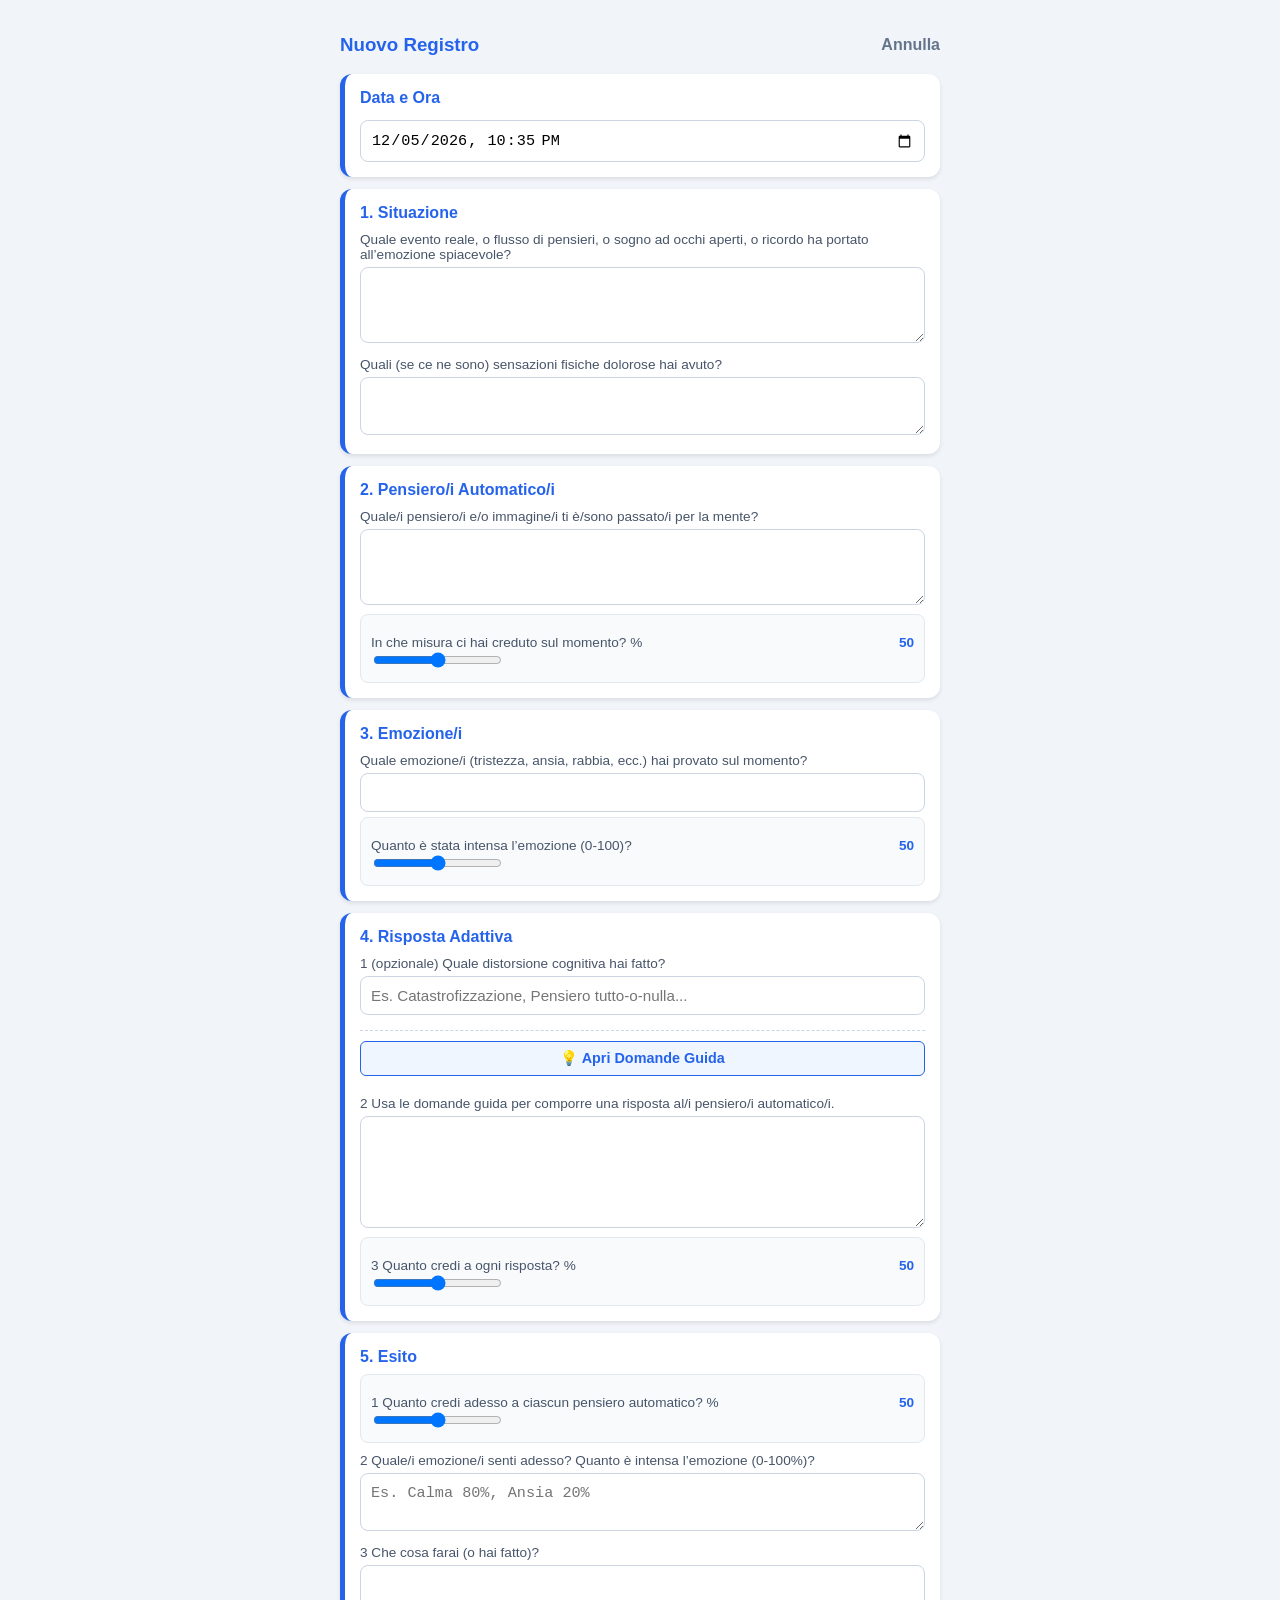
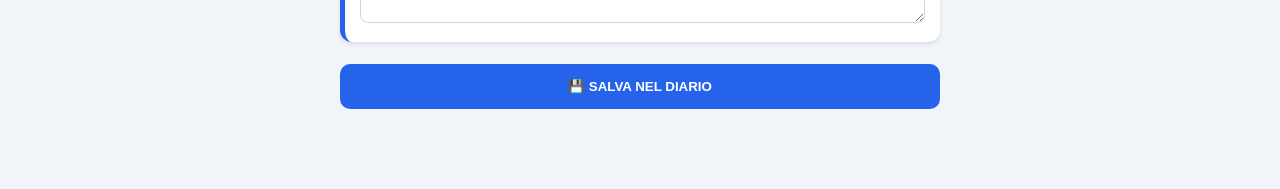
==== editor.html @ 9fab9bfc "init" ====
<!DOCTYPE html>
<html lang="it">
<head>
    <meta charset="UTF-8">
    <meta name="viewport" content="width=device-width, initial-scale=1.0, maximum-scale=1.0, user-scalable=no">
    <title>Editor RP</title>
    <link rel="stylesheet" href="style.css">
</head>
<body>

<div class="container">
    <div class="header" style="display:flex; justify-content:space-between; align-items:center;">
        <h3 id="page-title" style="color:var(--p);">Nuovo Registro</h3>
        <a href="index.html" style="text-decoration:none; color:#64748b; font-weight:bold;">Annulla</a>
    </div>

    <div class="card">
        <span class="title">Data e Ora</span>
        <input type="datetime-local" id="f-date">
    </div>

    <div class="card">
        <span class="title">1. Situazione</span>
        
        <label>Quale evento reale, o flusso di pensieri, o sogno ad occhi aperti, o ricordo ha portato all’emozione spiacevole?</label>
        <textarea id="f-sit_1" rows="3"></textarea>
        
        <label>Quali (se ce ne sono) sensazioni fisiche dolorose hai avuto?</label>
        <textarea id="f-sit_2" rows="2"></textarea>
    </div>

    <div class="card">
        <span class="title">2. Pensiero/i Automatico/i</span>
        
        <label>Quale/i pensiero/i e/o immagine/i ti è/sono passato/i per la mente?</label>
        <textarea id="f-p_1" rows="3"></textarea>
        
        <div class="range-box">
            <label>In che misura ci hai creduto sul momento? <span id="v-p_2">50</span>%</label>
            <input type="range" id="f-p_2" min="0" max="100" value="50" oninput="document.getElementById('v-p_2').innerText=this.value">
        </div>
    </div>

    <div class="card">
        <span class="title">3. Emozione/i</span>
        
        <label>Quale emozione/i (tristezza, ansia, rabbia, ecc.) hai provato sul momento?</label>
        <input type="text" id="f-e_1">
        
        <div class="range-box">
            <label>Quanto è stata intensa l’emozione (0-100)? <span id="v-e_2">50</span></label>
            <input type="range" id="f-e_2" min="0" max="100" value="50" oninput="document.getElementById('v-e_2').innerText=this.value">
        </div>
    </div>

    <div class="card">
        <span class="title">4. Risposta Adattiva</span>
        
        <label>1 (opzionale) Quale distorsione cognitiva hai fatto?</label>
        <input type="text" id="f-dist_cog" placeholder="Es. Catastrofizzazione, Pensiero tutto-o-nulla...">

        <div style="margin-top:15px; border-top:1px dashed #cbd5e1; padding-top:10px;">
            <button onclick="openModal()" style="background:#eff6ff; border:1px solid var(--p); color:var(--p); padding:8px 12px; border-radius:6px; font-weight:bold; font-size:0.9rem; width:100%; margin-bottom:10px;">💡 Apri Domande Guida</button>
            
            <label>2 Usa le domande guida per comporre una risposta al/i pensiero/i automatico/i.</label>
            <textarea id="f-r_1" rows="5"></textarea>
        </div>

        <div class="range-box">
            <label>3 Quanto credi a ogni risposta? <span id="v-r_2">50</span>%</label>
            <input type="range" id="f-r_2" min="0" max="100" value="50" oninput="document.getElementById('v-r_2').innerText=this.value">
        </div>
    </div>

    <div class="card">
        <span class="title">5. Esito</span>
        
        <div class="range-box">
            <label>1 Quanto credi adesso a ciascun pensiero automatico? <span id="v-es_1">50</span>%</label>
            <input type="range" id="f-es_1" min="0" max="100" value="50" oninput="document.getElementById('v-es_1').innerText=this.value">
        </div>
        
        <label>2 Quale/i emozione/i senti adesso? Quanto è intensa l’emozione (0-100%)?</label>
        <textarea id="f-es_2" rows="2" placeholder="Es. Calma 80%, Ansia 20%"></textarea>
        
        <label>3 Che cosa farai (o hai fatto)?</label>
        <textarea id="f-es_3" rows="2"></textarea>
    </div>

    <button class="btn" onclick="handleSave()">💾 SALVA NEL DIARIO</button>
    <div id="del-area"></div>
</div>

<div id="guideModal" class="modal">
    <div class="modal-content">
        <span class="close" onclick="closeModal()" style="font-size:2rem;">&times;</span>
        <h4 style="color:var(--p); margin-top:0; border-bottom:2px solid #f1f5f9; padding-bottom:10px;">Domande per aiutare a comporre una risposta alternativa:</h4>
        <div class="guide-list" style="max-height: 400px; overflow-y: auto;">
            <ul>
                <li>Qual è la prova che il pensiero automatico è vero?</li>
                <li>Che non è vero?</li>
                <li>C’è una spiegazione alternativa?</li>
                <li>Qual è la cosa peggiore che potrebbe accadere? Potrei sopravvivere a questo?</li>
                <li>Qual è la cosa migliore che potrebbe accadere?</li>
                <li>Qual è l’esito più realistico?</li>
                <li>Qual è l’effetto del mio credere al pensiero automatico?</li>
                <li>Quale potrebbe essere l’effetto del cambiare il mio pensiero?</li>
                <li>Che cosa dovrei fare al riguardo?</li>
                <li>Se un amico/a fosse nella stessa situazione e avesse questo pensiero cosa gli/le direi?</li>
            </ul>
        </div>
        <button onclick="closeModal()" class="btn" style="margin-top:10px; padding:10px;">Chiudi</button>
    </div>
</div>

<script src="app.js"></script>
<script>
    const urlParams = new URLSearchParams(window.location.search);
    const entryId = urlParams.get('id');

    function openModal() { document.getElementById('guideModal').style.display = "block"; }
    function closeModal() { document.getElementById('guideModal').style.display = "none"; }

    // Chiudi modale se si clicca fuori
    window.onclick = function(event) {
        if (event.target == document.getElementById('guideModal')) {
            closeModal();
        }
    }

    // Caricamento dati
    window.addEventListener('load', () => {
        if(entryId) {
            getEntryById(entryId, (d) => {
                if(!d) return;
                document.getElementById('page-title').innerText = "Modifica Registro";
                // Popolamento campi
                document.getElementById('f-date').value = d.date;
                document.getElementById('f-sit_1').value = d.sit_1 || '';
                document.getElementById('f-sit_2').value = d.sit_2 || '';
                document.getElementById('f-p_1').value = d.p_1 || '';
                document.getElementById('f-p_2').value = d.p_2 || 50;
                document.getElementById('v-p_2').innerText = d.p_2 || 50;
                document.getElementById('f-e_1').value = d.e_1 || '';
                document.getElementById('f-e_2').value = d.e_2 || 50;
                document.getElementById('v-e_2').innerText = d.e_2 || 50;
                
                // Nuovi campi adattivi
                document.getElementById('f-dist_cog').value = d.dist_cog || ''; 
                document.getElementById('f-r_1').value = d.r_1 || '';
                document.getElementById('f-r_2').value = d.r_2 || 50;
                document.getElementById('v-r_2').innerText = d.r_2 || 50;
                
                // Esito
                document.getElementById('f-es_1').value = d.es_1 || 50;
                document.getElementById('v-es_1').innerText = d.es_1 || 50;
                document.getElementById('f-es_2').value = d.es_2 || '';
                document.getElementById('f-es_3').value = d.es_3 || '';
                
                // Tasto Elimina
                document.getElementById('del-area').innerHTML = `<button class="btn" style="background:#ef4444; margin-top:20px;" onclick="deleteEntry(${entryId})">Elimina Registro</button>`;
            });
        } else {
            // Data attuale di default
            const now = new Date();
            now.setMinutes(now.getMinutes() - now.getTimezoneOffset());
            document.getElementById('f-date').value = now.toISOString().slice(0,16);
        }
    });

    async function handleSave() {
        const entry = {
            id: entryId ? Number(entryId) : Date.now(),
            date: document.getElementById('f-date').value,
            sit_1: document.getElementById('f-sit_1').value,
            sit_2: document.getElementById('f-sit_2').value,
            p_1: document.getElementById('f-p_1').value,
            p_2: document.getElementById('f-p_2').value,
            e_1: document.getElementById('f-e_1').value,
            e_2: document.getElementById('f-e_2').value,
            // Aggiunto campo distorsione cognitiva
            dist_cog: document.getElementById('f-dist_cog').value,
            r_1: document.getElementById('f-r_1').value,
            r_2: document.getElementById('f-r_2').value,
            es_1: document.getElementById('f-es_1').value,
            es_2: document.getElementById('f-es_2').value,
            es_3: document.getElementById('f-es_3').value
        };

        // Validazione minima
        if(!entry.sit_1 && !entry.p_1) {
            alert("Inserisci almeno la situazione o il pensiero automatico.");
            return;
        }

        await saveEntry(entry);
    }
</script>
</body>
</html>
---- style.css ----
:root { --p: #2563eb; --bg: #f1f5f9; --card: #ffffff; --txt: #1e293b; }
body { font-family: sans-serif; background: var(--bg); color: var(--txt); margin: 0; padding: 15px; padding-bottom: 80px; }
.container { max-width: 600px; margin: auto; }
.card { background: var(--card); border-radius: 12px; padding: 15px; margin-bottom: 12px; box-shadow: 0 2px 4px rgba(0,0,0,0.1); border-left: 5px solid var(--p); }
.title { color: var(--p); font-weight: bold; margin-bottom: 8px; display: block; font-size: 1rem; }
label { font-size: 0.85rem; display: block; margin-top: 10px; color: #475569; }
textarea, input[type="text"], input[type="datetime-local"] { width: 100%; padding: 10px; border: 1px solid #cbd5e1; border-radius: 8px; box-sizing: border-box; margin-top: 5px; font-size: 0.95rem; }
.range-box { background: #f8fafc; padding: 10px; border-radius: 8px; margin-top: 5px; border: 1px solid #e2e8f0; }
.range-box span { color: var(--p); font-weight: bold; float: right; }
.btn { background: var(--p); color: white; border: none; padding: 15px; width: 100%; border-radius: 10px; font-weight: bold; cursor: pointer; margin-top: 10px; }

/* Stile Pop-up (Modale) */
.modal { display: none; position: fixed; z-index: 1000; left: 0; top: 0; width: 100%; height: 100%; background: rgba(0,0,0,0.5); }
.modal-content { background: white; margin: 15% auto; padding: 20px; border-radius: 15px; width: 85%; max-width: 500px; position: relative; }
.close { position: absolute; right: 15px; top: 10px; font-size: 24px; cursor: pointer; }
.guide-list { font-size: 0.9rem; line-height: 1.5; color: #334155; }

.nav { position: fixed; bottom: 0; left: 0; width: 100%; background: white; display: flex; border-top: 1px solid #ddd; height: 60px; }
.nav-btn { flex: 1; display: flex; align-items: center; justify-content: center; text-decoration: none; color: #64748b; font-size: 0.9rem; }
.nav-btn.active { color: var(--p); font-weight: bold; border-top: 3px solid var(--p); }
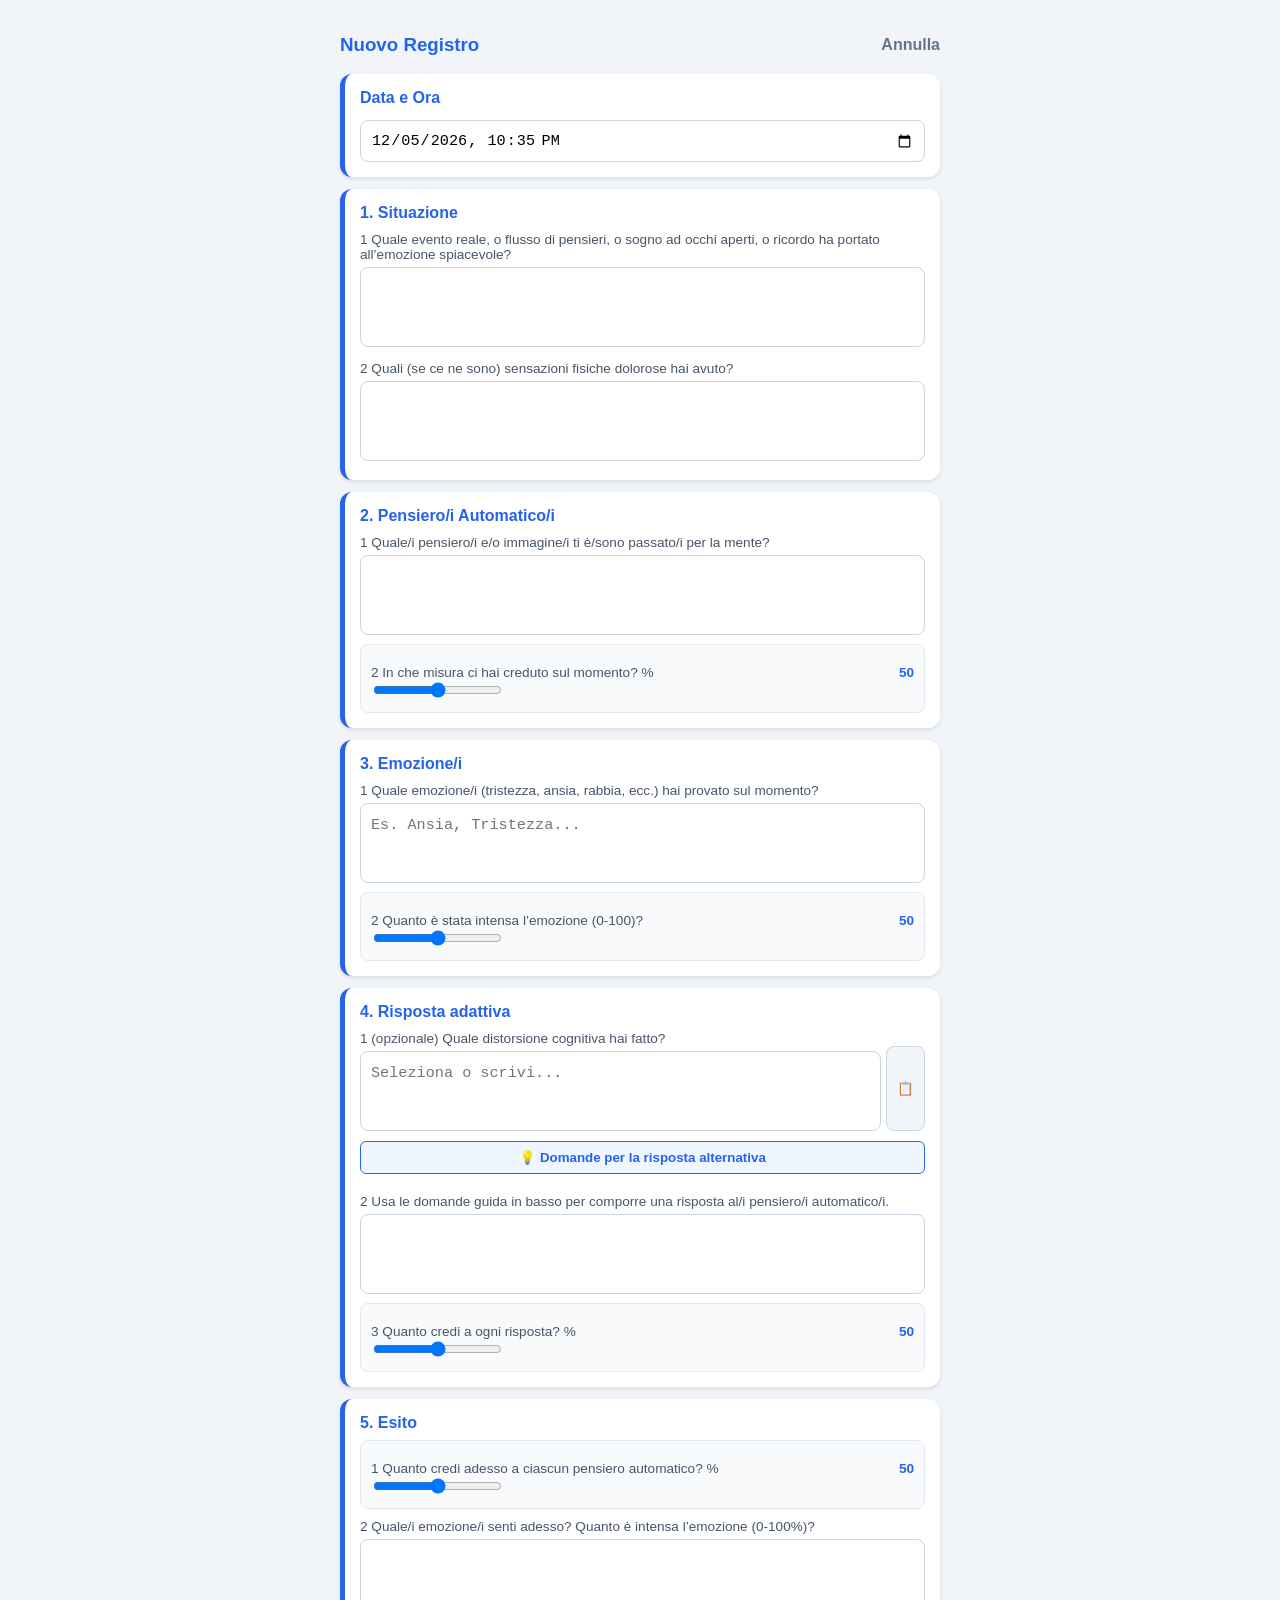
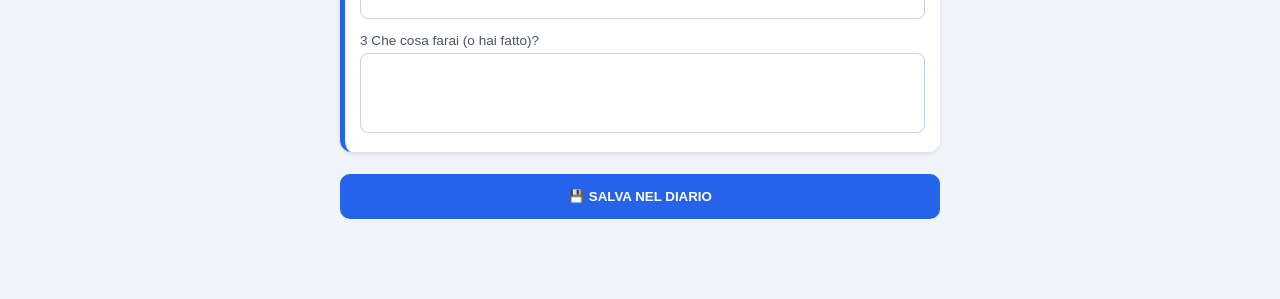
==== commit 467dfc2a: "update editor.html" ====
--- a/editor.html
+++ b/editor.html
@@ -5,6 +5,22 @@
     <meta name="viewport" content="width=device-width, initial-scale=1.0, maximum-scale=1.0, user-scalable=no">
     <title>Editor RP</title>
     <link rel="stylesheet" href="style.css">
+    <style>
+        textarea {
+            resize: none;
+            overflow: hidden;
+            min-height: 80px;
+            line-height: 1.5;
+            white-space: pre-wrap;
+            width: 100%;
+            box-sizing: border-box;
+        }
+        .dist-item {
+            display: block; width: 100%; text-align: left; padding: 10px;
+            margin-bottom: 5px; background: #f8fafc; border: 1px solid #e2e8f0;
+            border-radius: 6px; cursor: pointer; font-size: 0.9rem;
+        }
+    </style>
 </head>
 <body>
 
@@ -21,81 +37,91 @@
 
     <div class="card">
         <span class="title">1. Situazione</span>
+        <label>1 Quale evento reale, o flusso di pensieri, o sogno ad occhi aperti, o ricordo ha portato all’emozione spiacevole?</label>
+        <textarea id="f-sit_1" oninput="autoResize(this)"></textarea>
+        <label>2 Quali (se ce ne sono) sensazioni fisiche dolorose hai avuto?</label>
+        <textarea id="f-sit_2" oninput="autoResize(this)"></textarea>
+    </div>
+
+    <div class="card">
+        <span class="title">2. Pensiero/i Automatico/i</span>
+        <label>1 Quale/i pensiero/i e/o immagine/i ti è/sono passato/i per la mente?</label>
+        <textarea id="f-p_1" oninput="autoResize(this)"></textarea>
+        <div class="range-box">
+            <label>2 In che misura ci hai creduto sul momento? <span id="v-p_2">50</span>%</label>
+            <input type="range" id="f-p_2" min="0" max="100" step="5" value="50" oninput="updateVal(this, 'v-p_2')">
+        </div>
+    </div>
+
+    <div class="card">
+        <span class="title">3. Emozione/i</span>
+        <label>1 Quale emozione/i (tristezza, ansia, rabbia, ecc.) hai provato sul momento?</label>
+        <textarea id="f-e_1" oninput="autoResize(this)" placeholder="Es. Ansia, Tristezza..."></textarea>
+        <div class="range-box">
+            <label>2 Quanto è stata intensa l’emozione (0-100)? <span id="v-e_2">50</span></label>
+            <input type="range" id="f-e_2" min="0" max="100" step="5" value="50" oninput="updateVal(this, 'v-e_2')">
+        </div>
+    </div>
+
+    <div class="card">
+        <span class="title">4. Risposta adattiva</span>
+        <label>1 (opzionale) Quale distorsione cognitiva hai fatto?</label>
+        <div style="display:flex; gap:5px; margin-bottom:10px;">
+            <textarea id="f-dist_cog" style="flex:1;" oninput="autoResize(this)" placeholder="Seleziona o scrivi..."></textarea> 
+            <button onclick="openDistModal()" style="background:#f1f5f9; border:1px solid #cbd5e1; border-radius:8px; padding:0 10px;">📋</button>
+        </div>
+
+        <button onclick="openModal()" style="background:#eff6ff; border:1px solid var(--p); color:var(--p); padding:8px; border-radius:6px; font-weight:bold; width:100%; margin-bottom:10px;">💡 Domande per la risposta alternativa</button>
         
-        <label>Quale evento reale, o flusso di pensieri, o sogno ad occhi aperti, o ricordo ha portato all’emozione spiacevole?</label>
-        <textarea id="f-sit_1" rows="3"></textarea>
-        
-        <label>Quali (se ce ne sono) sensazioni fisiche dolorose hai avuto?</label>
-        <textarea id="f-sit_2" rows="2"></textarea>
-    </div>
-
-    <div class="card">
-        <span class="title">2. Pensiero/i Automatico/i</span>
-        
-        <label>Quale/i pensiero/i e/o immagine/i ti è/sono passato/i per la mente?</label>
-        <textarea id="f-p_1" rows="3"></textarea>
-        
-        <div class="range-box">
-            <label>In che misura ci hai creduto sul momento? <span id="v-p_2">50</span>%</label>
-            <input type="range" id="f-p_2" min="0" max="100" value="50" oninput="document.getElementById('v-p_2').innerText=this.value">
-        </div>
-    </div>
-
-    <div class="card">
-        <span class="title">3. Emozione/i</span>
-        
-        <label>Quale emozione/i (tristezza, ansia, rabbia, ecc.) hai provato sul momento?</label>
-        <input type="text" id="f-e_1">
-        
-        <div class="range-box">
-            <label>Quanto è stata intensa l’emozione (0-100)? <span id="v-e_2">50</span></label>
-            <input type="range" id="f-e_2" min="0" max="100" value="50" oninput="document.getElementById('v-e_2').innerText=this.value">
-        </div>
-    </div>
-
-    <div class="card">
-        <span class="title">4. Risposta Adattiva</span>
-        
-        <label>1 (opzionale) Quale distorsione cognitiva hai fatto?</label>
-        <input type="text" id="f-dist_cog" placeholder="Es. Catastrofizzazione, Pensiero tutto-o-nulla...">
-
-        <div style="margin-top:15px; border-top:1px dashed #cbd5e1; padding-top:10px;">
-            <button onclick="openModal()" style="background:#eff6ff; border:1px solid var(--p); color:var(--p); padding:8px 12px; border-radius:6px; font-weight:bold; font-size:0.9rem; width:100%; margin-bottom:10px;">💡 Apri Domande Guida</button>
-            
-            <label>2 Usa le domande guida per comporre una risposta al/i pensiero/i automatico/i.</label>
-            <textarea id="f-r_1" rows="5"></textarea>
-        </div>
+        <label>2 Usa le domande guida in basso per comporre una risposta al/i pensiero/i automatico/i.</label>
+        <textarea id="f-r_1" oninput="autoResize(this)"></textarea>
 
         <div class="range-box">
             <label>3 Quanto credi a ogni risposta? <span id="v-r_2">50</span>%</label>
-            <input type="range" id="f-r_2" min="0" max="100" value="50" oninput="document.getElementById('v-r_2').innerText=this.value">
+            <input type="range" id="f-r_2" min="0" max="100" step="5" value="50" oninput="updateVal(this, 'v-r_2')">
         </div>
     </div>
 
     <div class="card">
         <span class="title">5. Esito</span>
-        
         <div class="range-box">
             <label>1 Quanto credi adesso a ciascun pensiero automatico? <span id="v-es_1">50</span>%</label>
-            <input type="range" id="f-es_1" min="0" max="100" value="50" oninput="document.getElementById('v-es_1').innerText=this.value">
-        </div>
-        
+            <input type="range" id="f-es_1" min="0" max="100" step="5" value="50" oninput="updateVal(this, 'v-es_1')">
+        </div>
         <label>2 Quale/i emozione/i senti adesso? Quanto è intensa l’emozione (0-100%)?</label>
-        <textarea id="f-es_2" rows="2" placeholder="Es. Calma 80%, Ansia 20%"></textarea>
-        
+        <textarea id="f-es_2" oninput="autoResize(this)"></textarea>
         <label>3 Che cosa farai (o hai fatto)?</label>
-        <textarea id="f-es_3" rows="2"></textarea>
+        <textarea id="f-es_3" oninput="autoResize(this)"></textarea>
     </div>
 
     <button class="btn" onclick="handleSave()">💾 SALVA NEL DIARIO</button>
     <div id="del-area"></div>
 </div>
 
+<div id="distModal" class="modal">
+    <div class="modal-content">
+        <span class="close" onclick="closeDistModal()">&times;</span>
+        <h4 style="color:var(--p); margin-top:0;">Lista Distorsioni</h4>
+        <div style="max-height: 350px; overflow-y: auto;">
+            <button class="dist-item" onclick="addDist('Pensiero Tutto o Nulla')"><strong>Pensiero Tutto o Nulla</strong></button>
+            <button class="dist-item" onclick="addDist('Iper-generalizzazione')"><strong>Iper-generalizzazione</strong></button>
+            <button class="dist-item" onclick="addDist('Filtro Mentale')"><strong>Filtro Mentale</strong></button>
+            <button class="dist-item" onclick="addDist('Squalificare il positivo')"><strong>Squalificare il positivo</strong></button>
+            <button class="dist-item" onclick="addDist('Lettura del pensiero / Chiaroveggenza')"><strong>Lettura del pensiero / Chiaroveggenza</strong></button>
+            <button class="dist-item" onclick="addDist('Catastrofizzazione')"><strong>Catastrofizzazione</strong></button>
+            <button class="dist-item" onclick="addDist('Ragionamento Emozionale')"><strong>Ragionamento Emozionale</strong></button>
+            <button class="dist-item" onclick="addDist('Doverizzazioni')"><strong>Doverizzazioni</strong></button>
+            <button class="dist-item" onclick="addDist('Etichettamento')"><strong>Etichettamento</strong></button>
+            <button class="dist-item" onclick="addDist('Personalizzazione')"><strong>Personalizzazione</strong></button>
+        </div>
+    </div>
+</div>
+
 <div id="guideModal" class="modal">
     <div class="modal-content">
-        <span class="close" onclick="closeModal()" style="font-size:2rem;">&times;</span>
-        <h4 style="color:var(--p); margin-top:0; border-bottom:2px solid #f1f5f9; padding-bottom:10px;">Domande per aiutare a comporre una risposta alternativa:</h4>
-        <div class="guide-list" style="max-height: 400px; overflow-y: auto;">
+        <span class="close" onclick="closeModal()">&times;</span>
+        <h4 style="color:var(--p); margin-top:0;">Domande per comporre una risposta:</h4>
+        <div class="guide-list" style="max-height: 350px; overflow-y: auto; font-size: 0.9rem;">
             <ul>
                 <li>Qual è la prova che il pensiero automatico è vero?</li>
                 <li>Che non è vero?</li>
@@ -109,7 +135,6 @@
                 <li>Se un amico/a fosse nella stessa situazione e avesse questo pensiero cosa gli/le direi?</li>
             </ul>
         </div>
-        <button onclick="closeModal()" class="btn" style="margin-top:10px; padding:10px;">Chiudi</button>
     </div>
 </div>
 
@@ -120,21 +145,30 @@
 
     function openModal() { document.getElementById('guideModal').style.display = "block"; }
     function closeModal() { document.getElementById('guideModal').style.display = "none"; }
-
-    // Chiudi modale se si clicca fuori
-    window.onclick = function(event) {
-        if (event.target == document.getElementById('guideModal')) {
-            closeModal();
-        }
-    }
-
-    // Caricamento dati
+    function openDistModal() { document.getElementById('distModal').style.display = "block"; }
+    function closeDistModal() { document.getElementById('distModal').style.display = "none"; }
+
+    function addDist(name) {
+        const input = document.getElementById('f-dist_cog');
+        input.value = input.value ? input.value + ", " + name : name;
+        autoResize(input); // Adatta l'altezza dopo l'inserimento
+        closeDistModal();
+    }
+
+    function autoResize(el) {
+        el.style.height = 'auto';
+        el.style.height = (el.scrollHeight) + 'px';
+    }
+
+    function updateVal(el, targetId) {
+        document.getElementById(targetId).innerText = el.value;
+    }
+
     window.addEventListener('load', () => {
         if(entryId) {
             getEntryById(entryId, (d) => {
                 if(!d) return;
                 document.getElementById('page-title').innerText = "Modifica Registro";
-                // Popolamento campi
                 document.getElementById('f-date').value = d.date;
                 document.getElementById('f-sit_1').value = d.sit_1 || '';
                 document.getElementById('f-sit_2').value = d.sit_2 || '';
@@ -144,24 +178,23 @@
                 document.getElementById('f-e_1').value = d.e_1 || '';
                 document.getElementById('f-e_2').value = d.e_2 || 50;
                 document.getElementById('v-e_2').innerText = d.e_2 || 50;
-                
-                // Nuovi campi adattivi
                 document.getElementById('f-dist_cog').value = d.dist_cog || ''; 
                 document.getElementById('f-r_1').value = d.r_1 || '';
                 document.getElementById('f-r_2').value = d.r_2 || 50;
                 document.getElementById('v-r_2').innerText = d.r_2 || 50;
-                
-                // Esito
                 document.getElementById('f-es_1').value = d.es_1 || 50;
                 document.getElementById('v-es_1').innerText = d.es_1 || 50;
                 document.getElementById('f-es_2').value = d.es_2 || '';
                 document.getElementById('f-es_3').value = d.es_3 || '';
                 
-                // Tasto Elimina
+                // Forza l'altezza corretta all'apertura per i dati caricati
+                setTimeout(() => {
+                    document.querySelectorAll('textarea').forEach(autoResize);
+                }, 100);
+
                 document.getElementById('del-area').innerHTML = `<button class="btn" style="background:#ef4444; margin-top:20px;" onclick="deleteEntry(${entryId})">Elimina Registro</button>`;
             });
         } else {
-            // Data attuale di default
             const now = new Date();
             now.setMinutes(now.getMinutes() - now.getTimezoneOffset());
             document.getElementById('f-date').value = now.toISOString().slice(0,16);
@@ -178,7 +211,6 @@
             p_2: document.getElementById('f-p_2').value,
             e_1: document.getElementById('f-e_1').value,
             e_2: document.getElementById('f-e_2').value,
-            // Aggiunto campo distorsione cognitiva
             dist_cog: document.getElementById('f-dist_cog').value,
             r_1: document.getElementById('f-r_1').value,
             r_2: document.getElementById('f-r_2').value,
@@ -186,13 +218,6 @@
             es_2: document.getElementById('f-es_2').value,
             es_3: document.getElementById('f-es_3').value
         };
-
-        // Validazione minima
-        if(!entry.sit_1 && !entry.p_1) {
-            alert("Inserisci almeno la situazione o il pensiero automatico.");
-            return;
-        }
-
         await saveEntry(entry);
     }
 </script>
